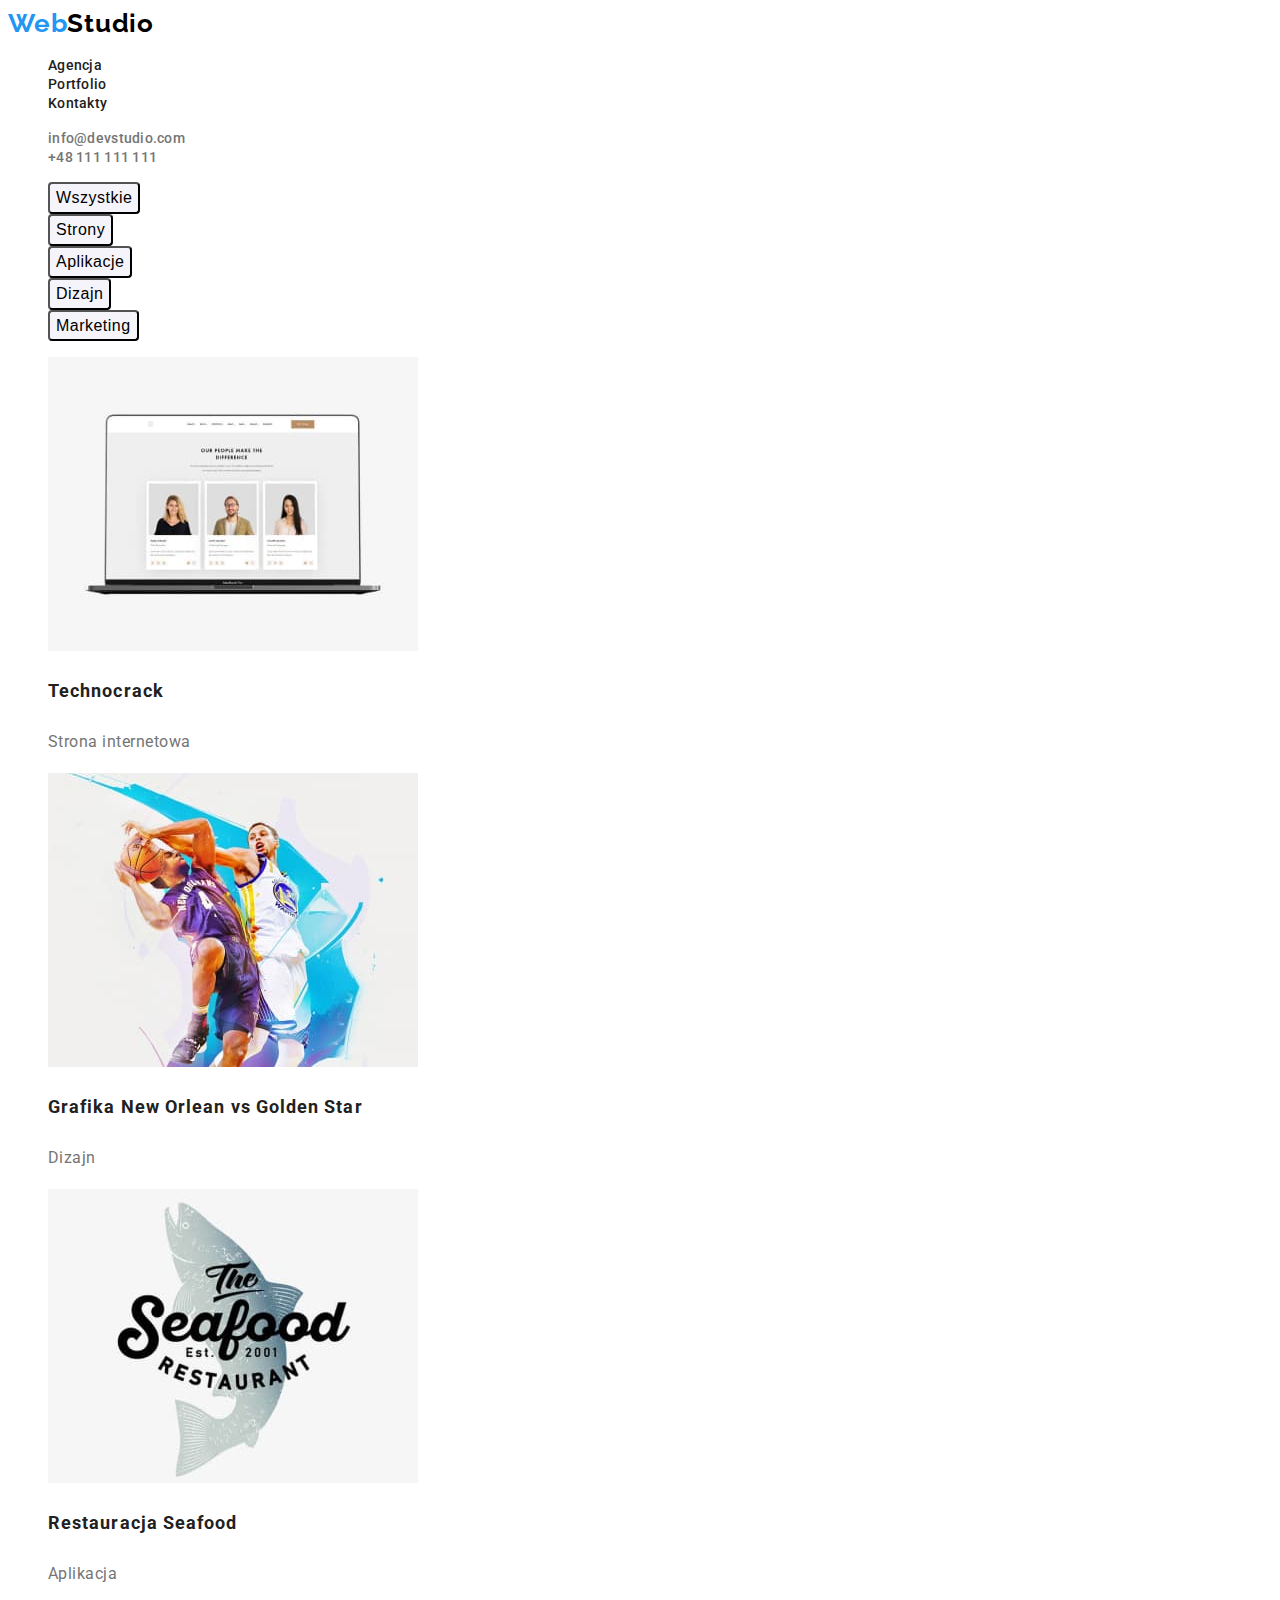
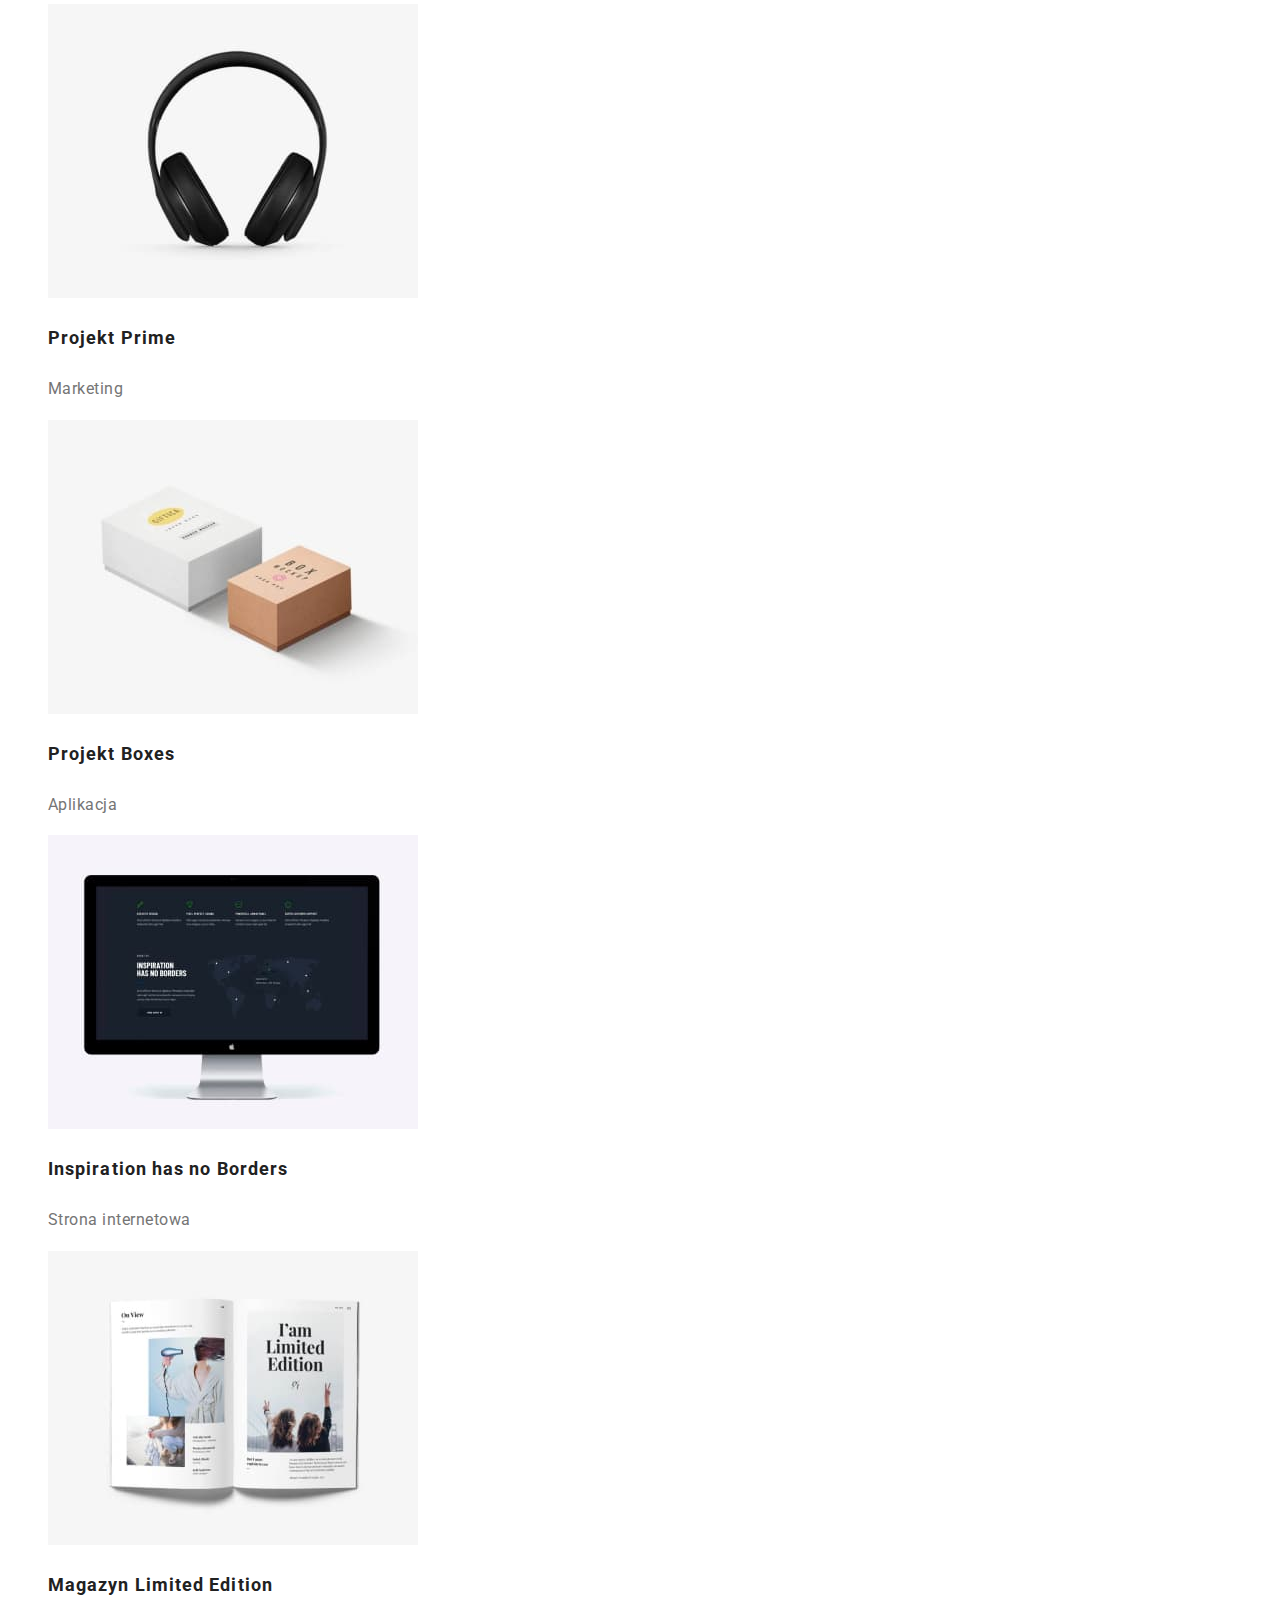
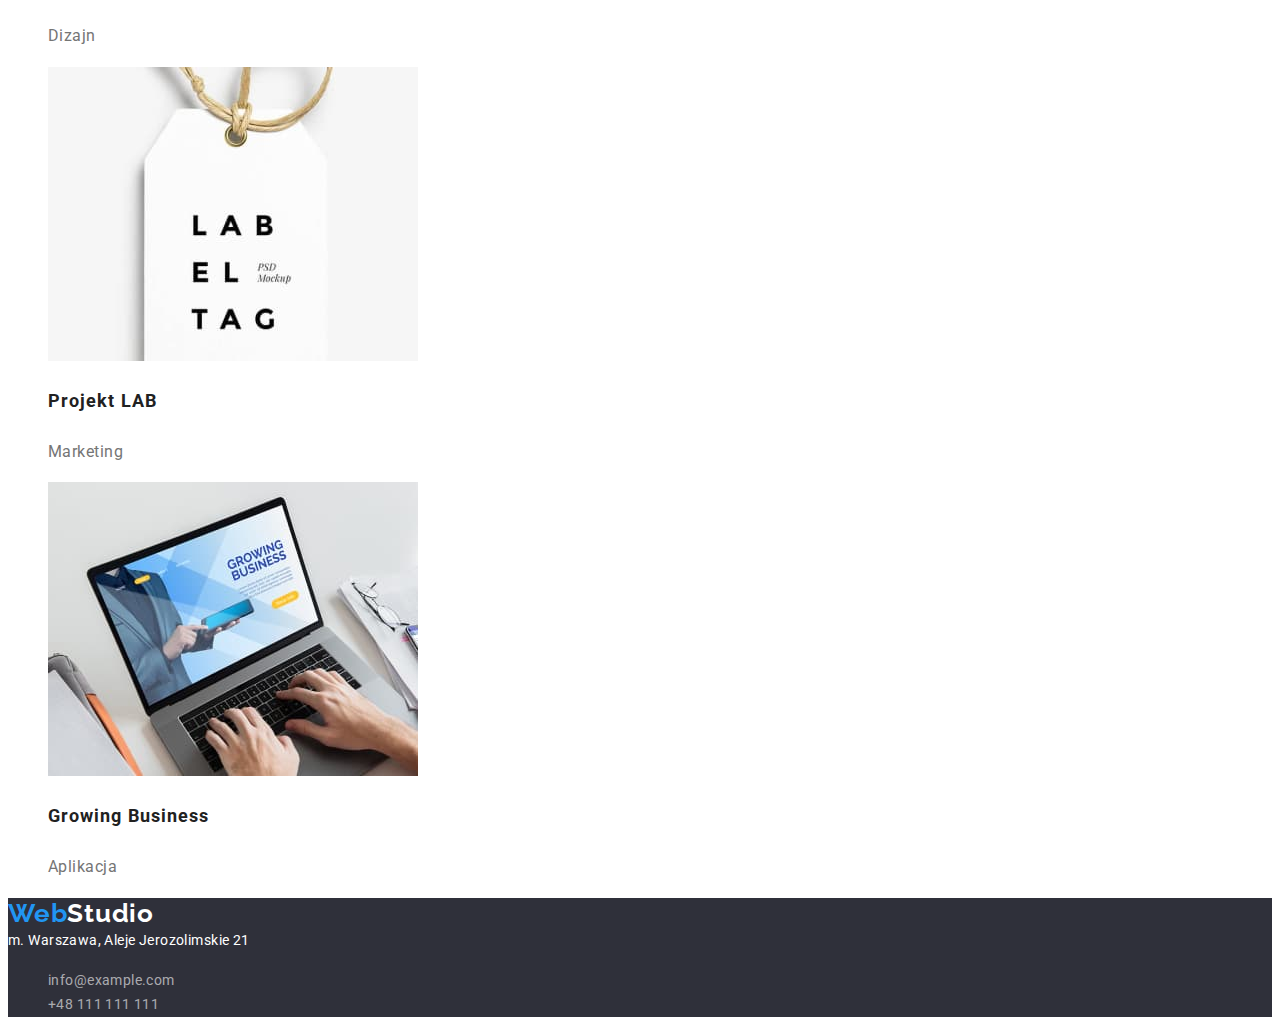
==== portfolio.html @ 62b050f0 "hw2" ====
<!DOCTYPE html>
<html lang="en">
<head>
    <meta charset="UTF-8">
    <meta http-equiv="X-UA-Compatible" content="IE=edge">
    <meta name="viewport" content="width=device-width, initial-scale=1.0">
    <title>Portfolio</title>
    <link rel="preconnect" href="https://fonts.googleapis.com">
    <link rel="preconnect" href="https://fonts.gstatic.com" crossorigin>
    <link href="https://fonts.googleapis.com/css2?family=Raleway:wght@700&family=Roboto:wght@400;500;700;900&display=swap" rel="stylesheet">
    <link rel="stylesheet" href="./css/style.css">
</head>
<body>
    <header>
        <a class="link" href="./index.html"><span class="logo">Web</span><span class="logo studio">Studio</span></a>
        <nav>
            <ul>
                <li><a class="menu-header link" href="./index.html">Agencja</a></li>
                <li><a class="menu-header link" href="./portfolio.html">Portfolio</a></li>
                <li><a class="menu-header link" href="#">Kontakty</a></li>
            </ul>
        </nav>
            <ul>
                <li><a class="menu-link link" href="mailto:info@devstudio.com">info@devstudio.com</a></li>
                <li><a class="menu-link link" href="tel:+48111111111">+48 111 111 111</a></li>
            </ul>
    </header>
    <main>
        <section>
        <nav>
            <ul>
                <li><button class="menu-btn" type="button">Wszystkie</button></li>
                <li><button class="menu-btn" type="button">Strony</button></li>
                <li><button class="menu-btn" type="button">Aplikacje</button></li>
                <li><button class="menu-btn" type="button">Dizajn</button></li>
                <li><button class="menu-btn" type="button">Marketing</button></li>
            </ul>
        </nav>
        </section>
        <section>
            <ul>
                <li><img src="./images/portfolio/technocrack.jpg"
                         alt="technocrack"
                         width="370"
                         height="294">
                    <p class="project-title">Technocrack</p>
                    <p class="project-item">Strona internetowa</p>
                    </li>
                <li><img src="./images/portfolio/basketball.jpg"
                         alt="basketball"
                         width="370"
                         height="294">
                    <p class="project-title">Grafika New Orlean vs Golden Star</p>
                    <p class="project-item">Dizajn</p>
                    </li>
                <li><img src="./images/portfolio/seafood.jpg"
                         alt="seafood"
                         width="370"
                         height="294">
                    <p class="project-title">Restauracja Seafood</p>
                    <p class="project-item">Aplikacja</p>
                    </li>
                <li><img src="./images/portfolio/prime.jpg"
                         alt="prime"
                         width="370"
                         height="294">
                    <p class="project-title">Projekt Prime</p>
                    <p class="project-item">Marketing</p>
                    </li>
                <li><img src="./images/portfolio/boxes.jpg"
                         alt="boxes"
                         width="370"
                         height="294">
                    <p class="project-title">Projekt Boxes</p>
                    <p class="project-item">Aplikacja</p>
                    </li>
                <li><img src="images/portfolio/no-borders.jpg"
                         alt="no-borders"
                         width="370"
                         height="294">
                    <p class="project-title">Inspiration has no Borders</p>
                    <p class="project-item">Strona internetowa</p>
                    </li>
                <li><img src="./images/portfolio/limited-edition.jpg"
                         alt="limited-edition"
                         width="370"
                         height="294">
                    <p class="project-title">Magazyn Limited Edition</p>
                    <p class="project-item">Dizajn</p>
                    </li>
                <li><img src="./images/portfolio/project-lab.jpg"
                         alt="project-lab"
                         width="370"
                         height="294">
                    <p class="project-title">Projekt LAB</p>
                    <p class="project-item">Marketing</p>
                    </li>
                <li><img src="./images/portfolio/growing-business.jpg"
                         alt="growing-business"
                         width="370"
                         height="294">
                    <p class="project-title">Growing Business</p>
                    <p class="project-item">Aplikacja</p>
                    </li> 
            </ul>
        </section>
        </main>
        <footer class="footer">
            <a class="link" href="#"><span class="logo">Web</span><span class="logo sf">Studio</span></a>
            <address class="address">m. Warszawa, Aleje Jerozolimskie 21</address>
            <ul>
                <li><a class="fot-link link" href="mailto:info@example.com">info@example.com</a></li>
                <li><a class="fot-link link" href="tel:+48111111111">+48 111 111 111</a></li>
            </ul>
        </footer>
</body>
</html>
---- css/style.css ----
:root {
    --primary-text-color: #212121;
    --main-background: #E5E5E5;
    --accent-color: #2196F3;
    --studio: #000000;
    --second-background: #2F303A;
    --secondary-text-color: #757575;
    --white-text-color: #FFFFFF;
    --main-banner: #2F303A;
    --btn: #F5F4FA;
}

body {
    font-family: 'Roboto', sans-serif;
    color: var(--primary-text-color);
}

ul {
    list-style: none;
}

/* LOGO */

.logo {
    color:var(--accent-color);
    font-family: 'Raleway', sans-serif;
    font-style: normal;
    font-weight: 700;
    font-size: 26px;
    line-height: 1.19;
    letter-spacing: 0.03em;
    
}

.studio {
    color:var(--studio);
}

/* EN OF LOGO */


/* HEADER */
.menu {
    list-style: none;
}
.menu-header {
    color: var(--primary-text-color);
    /* font-style: normal; */
    font-weight: 500;
    font-size: 14px;
    line-height: 1.14;
    letter-spacing: 0.02em;
    list-style: none;
}

.menu-header:hover,
.menu-header:focus {
    color: var(--accent-color);
}

.link {
    text-decoration: none;
}

.menu-link {
    color: var(--secondary-text-color);
    /* font-style: normal; */
    font-weight: 500;
    font-size: 14px;
    line-height: 1.14;
    letter-spacing: 0.02em;
}

.menu-link:focus,
.menu-link:hover {
    color:var(--accent-color);
}

/* END OF HEADER */



/* MAIN */

.first-section {
    background-color: var(--main-banner);
}

.main-banner {
    /* font-style: normal; */
    font-weight: 900;
    font-size: 44px;
    line-height: 1.36;
    text-align: center;
    letter-spacing: 0.06em;
    text-transform: uppercase;
    color: var(--white-text-color);
}

.btn {
    background: var(--accent-color);
    border-radius: 4px;
    border: none;
    /* font-style: normal; */
    font-weight: 700;
    font-size: 16px;
    line-height: 1.87;
    text-align: center;
    letter-spacing: 0.06em;
    cursor: pointer;
    color:var(--white-text-color);
}

.text-title {
    font-weight: 700;
    font-size: 14px;
    line-height: 1.14;
    letter-spacing: 0.03em;
    text-transform: uppercase;
}

.text-item {
    font-weight:400;
    font-weight:14px;
    line-height: 1.71;
    letter-spacing: 0.03em;
    color: var(--secondary-text-color);
}

.section-title {
    font-weight: 700;
    font-size: 36px;
    line-height: 1.16;
    text-align: center;
}

.team-name {
    font-weight: 500;
    font-size: 16px;
    line-height: 1.18;
    letter-spacing: 0.03em;
}

.team-prof {
    font-weight: 400;
    font-size: 16px;
    line-height: 1.18;
    letter-spacing: 0.03em;
    color: var(--secondary-text-color);
}

/* END OF MAIN */

/* FOOTER */

.footer {
    background-color: var(--main-banner);
}

.sf {
    color:var(--white-text-color);
}

.address {
    font-style: normal;
    font-weight:400;
    font-size:14px;
    line-height: 1.71;
    letter-spacing: 0.03em;
    color: var(--white-text-color);
}

.fot-link {
    font-weight: 400;
    font-size: 14px;
    line-height: 1.71;
    letter-spacing: 0.03em;
    color: rgba(255, 255, 255, 0.6);
}

/* END OF FOOTER */


/* PORTFOLIO */


.menu-btn {
    background: var(--btn);
    border-radius: 4px;
    font-weight: 500;
    font-size:16px;
    line-height: 1.62;
    text-align:center;
    letter-spacing: 0.03em;
    cursor: pointer;
}

.menu-btn:hover,
.menu-btn:focus {
    background-color: var(--accent-color);
    color: var(--white-text-color);
}

.project-title {
    font-weight: 700;
    font-size: 18px;
    line-height: 2;
    letter-spacing: 0.06em;
    color: var(--primary-text-color);
}

.project-item {
    font-weight: 400;
    font-size: 16px;
    line-height: 1.85;
    letter-spacing: 0.03em;
    color: var(--secondary-text-color);
}
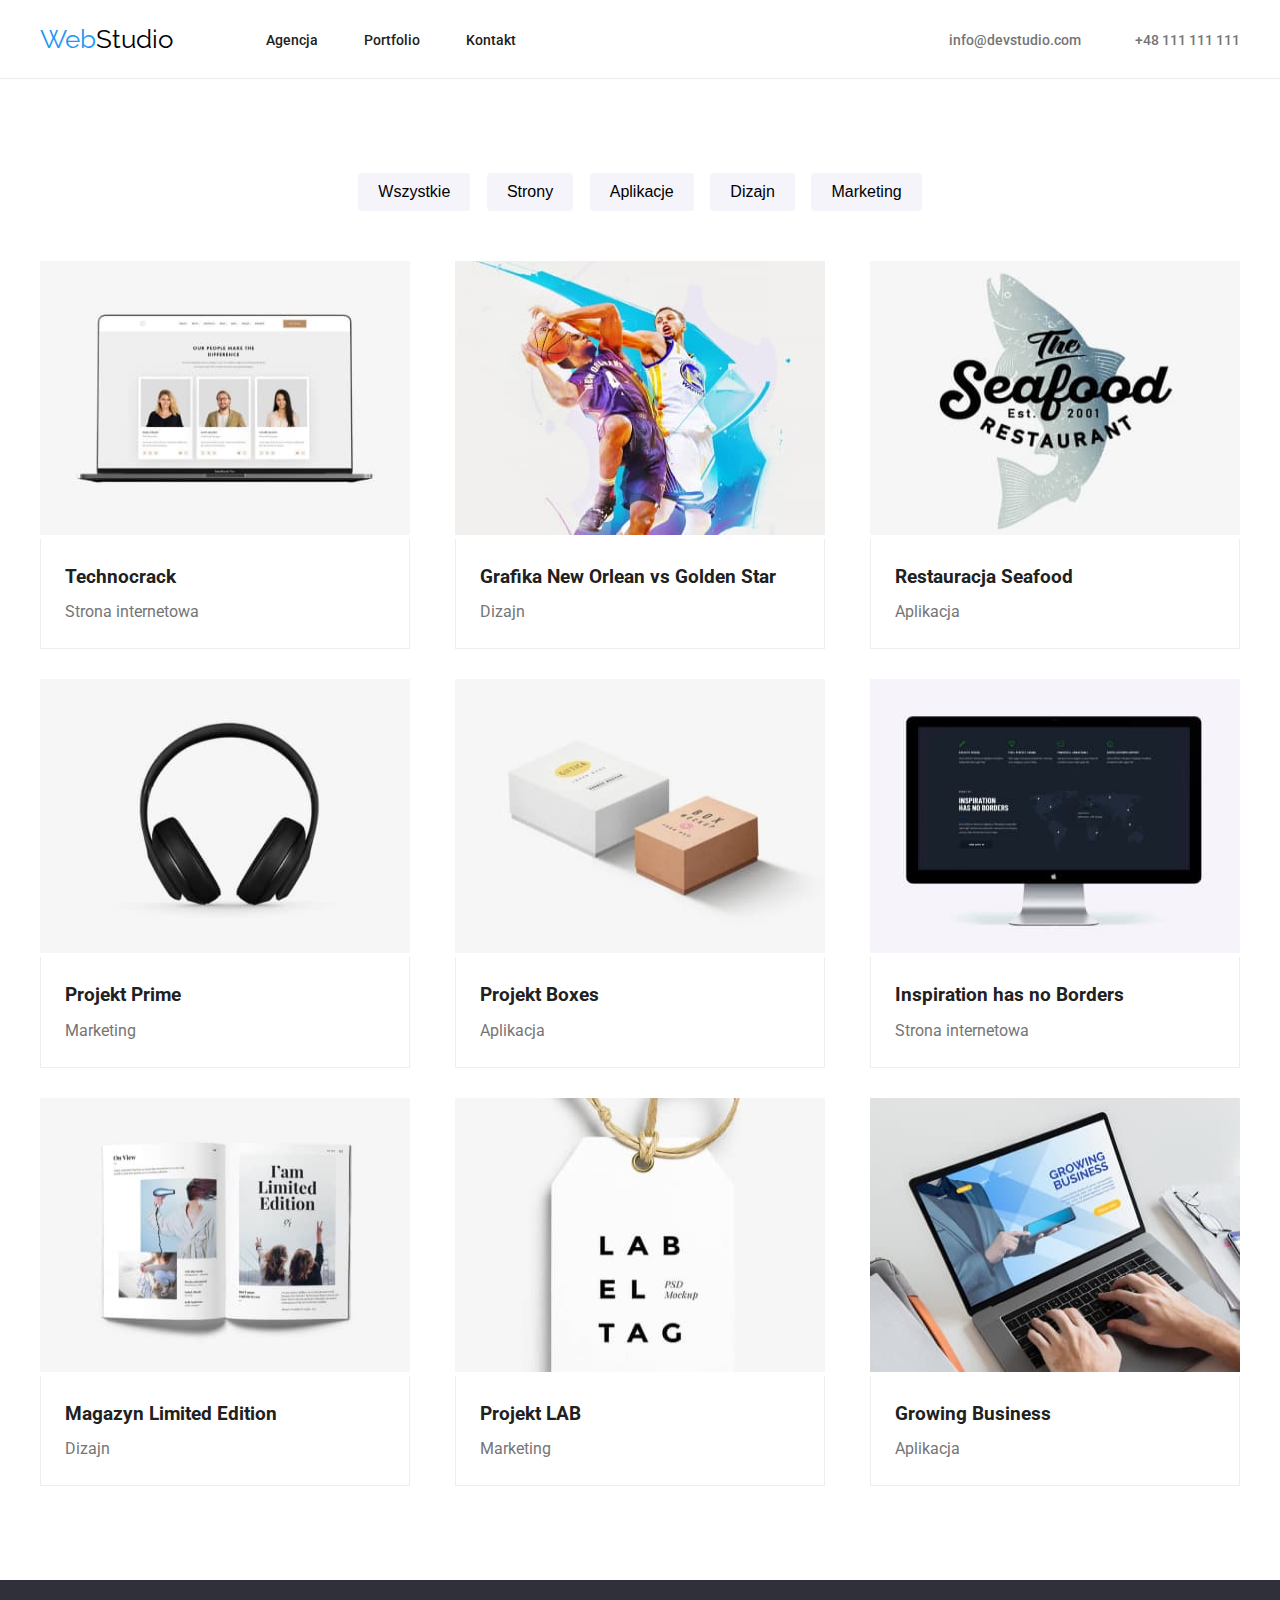
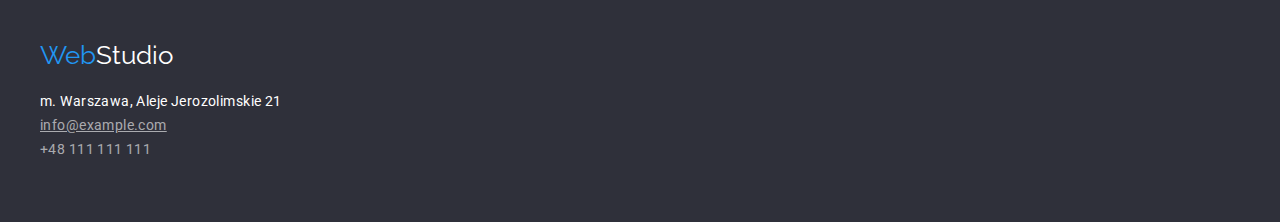
==== commit 942c7935: "hw-03" ====
--- a/portfolio.html
+++ b/portfolio.html
@@ -1,117 +1,196 @@
 <!DOCTYPE html>
-<html lang="en">
-<head>
-    <meta charset="UTF-8">
-    <meta http-equiv="X-UA-Compatible" content="IE=edge">
-    <meta name="viewport" content="width=device-width, initial-scale=1.0">
+<html lang="pl">
+  <head>
+    <meta charset="UTF-8" />
+    <meta http-equiv="X-UA-Compatible" content="IE=edge" />
+    <meta name="viewport" content="width=device-width, initial-scale=1.0" />
+    <link
+      rel="stylesheet"
+      href="https://cdnjs.cloudflare.com/ajax/libs/modern-normalize/1.1.0/modern-normalize.min.css"
+      integrity="sha512-wpPYUAdjBVSE4KJnH1VR1HeZfpl1ub8YT/NKx4PuQ5NmX2tKuGu6U/JRp5y+Y8XG2tV+wKQpNHVUX03MfMFn9Q=="
+      crossorigin="anonymous"
+      referrerpolicy="no-referrer"
+    />
+    <link href="./css/style.css" rel="stylesheet" />
+    <link rel="preconnect" href="https://fonts.googleapis.com" />
+    <link rel="preconnect" href="https://fonts.gstatic.com" crossorigin />
+    <link
+      href="https://fonts.googleapis.com/css2?family=Raleway:wght@700&family=Roboto:wght@400;500;700;900&display=swap"
+      rel="stylesheet"
+    />
     <title>Portfolio</title>
-    <link rel="preconnect" href="https://fonts.googleapis.com">
-    <link rel="preconnect" href="https://fonts.gstatic.com" crossorigin>
-    <link href="https://fonts.googleapis.com/css2?family=Raleway:wght@700&family=Roboto:wght@400;500;700;900&display=swap" rel="stylesheet">
-    <link rel="stylesheet" href="./css/style.css">
-</head>
-<body>
-    <header>
-        <a class="link" href="./index.html"><span class="logo">Web</span><span class="logo studio">Studio</span></a>
-        <nav>
-            <ul>
-                <li><a class="menu-header link" href="./index.html">Agencja</a></li>
-                <li><a class="menu-header link" href="./portfolio.html">Portfolio</a></li>
-                <li><a class="menu-header link" href="#">Kontakty</a></li>
-            </ul>
+  </head>
+  <body>
+    <header class="header-line">
+      <div class="header container">
+        <nav class="navigation">
+          <a class="logo" href="index.html" title="Strona główna"
+            ><span class="brand-color-blue">Web</span>Studio</a
+          >
+          <ul class="menu-list list">
+            <li class="menu-item">
+              <a class="menu-link" href="index.html">Agencja</a>
+            </li>
+            <li class="menu-item">
+              <a class="menu-link" href="portfolio.html">Portfolio</a>
+            </li>
+            <li class="menu-item"><a class="menu-link" href="#">Kontakt</a></li>
+          </ul>
         </nav>
-            <ul>
-                <li><a class="menu-link link" href="mailto:info@devstudio.com">info@devstudio.com</a></li>
-                <li><a class="menu-link link" href="tel:+48111111111">+48 111 111 111</a></li>
-            </ul>
+        <ul class="contact-list">
+          <li class="contact-item">
+            <a href="mailto:info@devstudio.com" class="contact-link">info@devstudio.com</a>
+          </li>
+          <li class="contact-item">
+            <a href="tel:+48111111111" class="contact-link">+48 111 111 111</a>
+          </li>
+        </ul>
+      </div>
     </header>
-    <main>
-        <section>
-        <nav>
-            <ul>
-                <li><button class="menu-btn" type="button">Wszystkie</button></li>
-                <li><button class="menu-btn" type="button">Strony</button></li>
-                <li><button class="menu-btn" type="button">Aplikacje</button></li>
-                <li><button class="menu-btn" type="button">Dizajn</button></li>
-                <li><button class="menu-btn" type="button">Marketing</button></li>
-            </ul>
-        </nav>
-        </section>
-        <section>
-            <ul>
-                <li><img src="./images/portfolio/technocrack.jpg"
-                         alt="technocrack"
-                         width="370"
-                         height="294">
-                    <p class="project-title">Technocrack</p>
-                    <p class="project-item">Strona internetowa</p>
-                    </li>
-                <li><img src="./images/portfolio/basketball.jpg"
-                         alt="basketball"
-                         width="370"
-                         height="294">
-                    <p class="project-title">Grafika New Orlean vs Golden Star</p>
-                    <p class="project-item">Dizajn</p>
-                    </li>
-                <li><img src="./images/portfolio/seafood.jpg"
-                         alt="seafood"
-                         width="370"
-                         height="294">
-                    <p class="project-title">Restauracja Seafood</p>
-                    <p class="project-item">Aplikacja</p>
-                    </li>
-                <li><img src="./images/portfolio/prime.jpg"
-                         alt="prime"
-                         width="370"
-                         height="294">
-                    <p class="project-title">Projekt Prime</p>
-                    <p class="project-item">Marketing</p>
-                    </li>
-                <li><img src="./images/portfolio/boxes.jpg"
-                         alt="boxes"
-                         width="370"
-                         height="294">
-                    <p class="project-title">Projekt Boxes</p>
-                    <p class="project-item">Aplikacja</p>
-                    </li>
-                <li><img src="images/portfolio/no-borders.jpg"
-                         alt="no-borders"
-                         width="370"
-                         height="294">
-                    <p class="project-title">Inspiration has no Borders</p>
-                    <p class="project-item">Strona internetowa</p>
-                    </li>
-                <li><img src="./images/portfolio/limited-edition.jpg"
-                         alt="limited-edition"
-                         width="370"
-                         height="294">
-                    <p class="project-title">Magazyn Limited Edition</p>
-                    <p class="project-item">Dizajn</p>
-                    </li>
-                <li><img src="./images/portfolio/project-lab.jpg"
-                         alt="project-lab"
-                         width="370"
-                         height="294">
-                    <p class="project-title">Projekt LAB</p>
-                    <p class="project-item">Marketing</p>
-                    </li>
-                <li><img src="./images/portfolio/growing-business.jpg"
-                         alt="growing-business"
-                         width="370"
-                         height="294">
-                    <p class="project-title">Growing Business</p>
-                    <p class="project-item">Aplikacja</p>
-                    </li> 
-            </ul>
-        </section>
-        </main>
-        <footer class="footer">
-            <a class="link" href="#"><span class="logo">Web</span><span class="logo sf">Studio</span></a>
-            <address class="address">m. Warszawa, Aleje Jerozolimskie 21</address>
-            <ul>
-                <li><a class="fot-link link" href="mailto:info@example.com">info@example.com</a></li>
-                <li><a class="fot-link link" href="tel:+48111111111">+48 111 111 111</a></li>
-            </ul>
-        </footer>
-</body>
+    <main class="container">
+      <!-- SUBMENU -->
+      <section class="submenu-list section">
+        <ul>
+          <li class="submenu-item">
+            <button type="button" class="btn">Wszystkie</button>
+          </li>
+          <li class="submenu-item">
+            <button type="button" class="btn">Strony</button>
+          </li>
+          <li class="submenu-item">
+            <button type="button" class="btn">Aplikacje</button>
+          </li>
+          <li class="submenu-item">
+            <button type="button" class="btn">Dizajn</button>
+          </li>
+          <li class="submenu-item">
+            <button type="button" class="btn">Marketing</button>
+          </li>
+        </ul>
+      </section>
+      <!-- SUBMENU -->
+      <!-- PROJECTS -->
+      <section class="projects">
+        <ul class="projects-list list">
+          <li class="projects-item">
+            <figure class="projects-photo">
+              <img src="./images/portfolio/technocrack.jpg" width="370" height="274" alt="Technocrack" />
+              <figcaption class="projects-description">
+                <h3>Technocrack</h3>
+                <p>Strona internetowa</p>
+              </figcaption>
+            </figure>
+          </li>
+          <li class="projects-item">
+            <figure class="projects-photo">
+              <img
+                src="./images/portfolio/basketball.jpg"
+                width="370"
+                height="274"
+                alt="Grafika New Orlean vs Golden Star"
+              />
+              <figcaption class="projects-description">
+                <h3>Grafika New Orlean vs Golden Star</h3>
+                <p>Dizajn</p>
+              </figcaption>
+            </figure>
+          </li>
+          <li class="projects-item">
+            <figure class="projects-photo">
+              <img src="./images/portfolio/seafood.jpg" width="370" height="274" alt="Restauracja Seafood" />
+              <figcaption class="projects-description">
+                <h3>Restauracja Seafood</h3>
+                <p>Aplikacja</p>
+              </figcaption>
+            </figure>
+          </li>
+          <li class="projects-item">
+            <figure class="projects-photo">
+              <img src="./images/portfolio/prime.jpg" width="370" height="274" alt="Projekt Prime" />
+              <figcaption class="projects-description">
+                <h3>Projekt Prime</h3>
+                <p>Marketing</p>
+              </figcaption>
+            </figure>
+          </li>
+          <li class="projects-item">
+            <figure class="projects-photo">
+              <img src="./images/portfolio/boxes.jpg" width="370" height="274" alt="Projekt Boxes" />
+              <figcaption class="projects-description">
+                <h3>Projekt Boxes</h3>
+                <p>Aplikacja</p>
+              </figcaption>
+            </figure>
+          </li>
+          <li class="projects-item">
+            <figure class="projects-photo">
+              <img
+                src="./images/portfolio/no-borders.jpg"
+                width="370"
+                height="274"
+                alt="Inspiration has no Borders"
+              />
+              <figcaption class="projects-description">
+                <h3>Inspiration has no Borders</h3>
+                <p>Strona internetowa</p>
+              </figcaption>
+            </figure>
+          </li>
+          <li class="projects-item">
+            <figure class="projects-photo">
+              <img
+                src="./images/portfolio/limited-edition.jpg"
+                width="370"
+                height="274"
+                alt="Magazyn Limited Edition"
+              />
+              <figcaption class="projects-description">
+                <h3>Magazyn Limited Edition</h3>
+                <p>Dizajn</p>
+              </figcaption>
+            </figure>
+          </li>
+          <li class="projects-item">
+            <figure class="projects-photo">
+              <img src="./images/portfolio/project-lab.jpg" width="370" height="274" alt="Projekt LAB" />
+              <figcaption class="projects-description">
+                <h3>Projekt LAB</h3>
+                <p>Marketing</p>
+              </figcaption>
+            </figure>
+          </li>
+          <li class="projects-item">
+            <figure class="projects-photo">
+              <img src="./images/portfolio/growing-business.jpg" width="370" height="274" alt="Growing Business" />
+              <figcaption class="projects-description">
+                <h3>Growing Business</h3>
+                <p>Aplikacja</p>
+              </figcaption>
+            </figure>
+          </li>
+        </ul>
+      </section>
+      <!-- PROJECTS -->
+    </main>
+    <footer class="footer">
+      <div class="container">
+        <a class="logo nofloat" href="index.html" title="Strona główna"
+          ><span class="brand-color-blue">Web</span>Studio</a
+        >
+        <address>
+          <ul class="address-list list">
+            <li class="address-item">m. Warszawa, Aleje Jerozolimskie 21</li>
+            <li class="address-item">
+              <a href="mailto:info@example.com" class="address-link"
+                ><span>info@example.com</span></a
+              >
+            </li>
+            <li class="address-item">
+              <a href="tel:+48111111111" class="address-link">+48 111 111 111</a>
+            </li>
+          </ul>
+        </address>
+      </div>
+    </footer>
+  </body>
 </html>--- a/css/style.css
+++ b/css/style.css
@@ -1,218 +1,369 @@
+/* BRAND COLORS */
+
 :root {
-    --primary-text-color: #212121;
-    --main-background: #E5E5E5;
-    --accent-color: #2196F3;
-    --studio: #000000;
-    --second-background: #2F303A;
-    --secondary-text-color: #757575;
-    --white-text-color: #FFFFFF;
-    --main-banner: #2F303A;
-    --btn: #F5F4FA;
-}
-
-body {
+    --brand-color-black: #212121;
+    --brand-color-grey: #757575;
+    --brand-color-white: #fff;
+    --brand-color-blue: #2196f3;
+    --brand-background-dark: #2f303a;
+  }
+  
+  /* GLOBAL STYLES */
+  
+  * {
+    margin: 0;
+    padding: 0;
+  }
+  
+  body {
+    background-color: var(--brand-color-white);
     font-family: 'Roboto', sans-serif;
-    color: var(--primary-text-color);
-}
-
-ul {
-    list-style: none;
-}
-
-/* LOGO */
-
-.logo {
-    color:var(--accent-color);
+    color: var(--brand-color-black);
+  }
+  
+  .container {
+    width: 100%;
+    max-width: 1200px;
+    margin: auto;
+    padding: 0 15px;
+  }
+  
+  .header {
+    padding-top: 24px;
+    padding-bottom: 24px;
+    display: flex;
+    justify-content: space-between;
+    align-items: center;
+  }
+  
+  .header-line {
+    border-bottom: #ececec solid 1px;
+  }
+  
+  .navigation {
+    display: flex;
+  }
+  
+  .footer {
+    padding-top: 60px;
+    padding-bottom: 60px;
+    background-color: var(--brand-background-dark);
+  }
+  
+  .section {
+    padding-bottom: 94px;
+  }
+  
+  .list {
+    list-style-type: none;
+  }
+  
+  .studio-head {
+    font-size: 36px;
+    margin: 0;
+    margin-bottom: 50px;
+    padding: 0;
+  }
+  
+  /* LOGO */
+  
+  .logo {
     font-family: 'Raleway', sans-serif;
+    font-size: 26px;
+    color: #000;
+    text-decoration: none;
+    margin-right: 93px;
+  }
+  
+  .brand-color-blue {
+    color: var(--brand-color-blue);
+  }
+  
+  /* NAVIGATION */
+  
+  .menu-list {
+    display: flex;
+    align-items: center;
+    flex-wrap: wrap;
+  }
+  
+  .menu-item {
+    margin-right: 46px;
+    display: inline;
+  }
+  
+  .menu-item:last-child {
+    margin-right: 0;
+  }
+  
+  .menu-link {
+    text-decoration: none;
+  
+    font-size: 14px;
+    font-weight: 500;
+    color: var(--brand-color-black);
+  }
+  
+  .menu-link:hover,
+  .menu-link:focus,
+  .menu-link:active {
+    color: var(--brand-color-blue);
+  }
+  
+  /* CONTACT */
+  
+  .contact-item {
+    display: inline;
+    margin-right: 50px;
+  }
+  
+  .contact-item:last-child {
+    margin-right: 0;
+  }
+  
+  .contact-link {
+    color: var(--brand-color-grey);
+    text-decoration: none;
+    font-size: 14px;
+    font-weight: 500;
+  }
+  
+  .contact-link:hover,
+  .contact-link:focus,
+  .contact-link:active {
+    color: var(--brand-color-blue);
+  }
+  
+  /* HERO */
+  
+  .hero {
+    background-color: var(--brand-background-dark);
+    padding-top: 200px;
+    padding-bottom: 200px;
+    display: flex;
+    justify-content: center;
+    align-items: center;
+  }
+  
+  .hero-content {
+    text-align: center;
+    width: 700px;
+  }
+  
+  .hero-title {
+    color: var(--brand-color-white);
+    text-transform: uppercase;
+    font-size: 44px;
+    font-weight: 900;
+    line-height: 1.4em;
+    letter-spacing: 0.06em;
+    margin-bottom: 30px;
+  }
+  
+  .hero-btn {
+    color: var(--brand-color-white);
+    background-color: var(--brand-color-blue);
+    border: none;
+    border-radius: 4px;
+    font-size: 16px;
+    font-weight: 700;
+    line-height: 1.9em;
+    width: 200px;
+    min-height: 50px;
+    cursor: pointer;
+    box-shadow: 0px 4px 4px rgba(0, 0, 0, 0.15);
+    border-radius: 4px;
+  }
+  
+  .hero-btn:hover,
+  .hero-btn:focus,
+  .hero-btn:active {
+    background-color: var(--brand-color-white);
+    color: var(--brand-color-blue);
+  }
+  
+  /* ADVANTAGES */
+  
+  .advantages {
+    padding-top: 94px;
+    padding-bottom: 94px;
+  }
+  
+  .advantages-item {
+    max-width: 270px;
+    display: inline-block;
+    margin-right: 20px;
+  }
+  
+  .advantages-item:last-child {
+    margin-right: 0;
+  }
+  
+  .advantages-title {
+    font-size: 14px;
+    text-transform: uppercase;
+    margin-bottom: 10px;
+  }
+  
+  .advantages-text {
+    font-size: 14px;
+    line-height: 1.7em;
+    color: var(--brand-color-grey);
+  }
+  
+  /* OFFER */
+  
+  .offer {
+    text-align: center;
+  }
+  
+  .offer-item {
+    display: inline-block;
+    margin-right: 20px;
+  }
+  
+  .offer-item:last-child {
+    margin-right: 0;
+  }
+  
+  /* TEAM */
+  
+  .team {
+    text-align: center;
+    background-color: #f5f4fa;
+    padding-top: 94px;
+    padding-bottom: 94px;
+    margin-bottom: 0px;
+  }
+  
+  .team-item {
+    background-color: var(--brand-color-white);
+    box-shadow: 0px 1px 3px rgba(0, 0, 0, 0.12), 0px 1px 1px rgba(0, 0, 0, 0.14),
+      0px 2px 1px rgba(0, 0, 0, 0.2);
+    border-radius: 0px 0px 4px 4px;
+    max-width: 270px;
+    display: inline-block;
+    margin-right: 30px;
+  }
+  
+  .team-item:last-child {
+    margin-right: 0;
+  }
+  
+  .team-description-text {
+    color: var(--brand-color-grey);
+    margin-bottom: 30px;
+  }
+  
+  .team-photo {
+    margin-bottom: 30px;
+  }
+  
+  .team-description {
+    padding-top: 30px;
+  }
+  
+  .team-description h3 {
+    margin-bottom: 10px;
+  }
+  
+  /* SUBMENU */
+  
+  .submenu-list {
+    margin: auto;
+    width: 580px;
+    padding: 94px 0 50px 0;
+  }
+  
+  .submenu-list > ul {
+    display: flex;
+    justify-content: space-around;
+  }
+  
+  .submenu-item {
+    list-style-type: none;
+  }
+  
+  .btn {
+    background-color: #f5f4fa;
+    min-height: 38px;
+    padding: 0px 20px;
+    font-size: 16px;
+    font-weight: 500;
+    border: none;
+    border-radius: 4px;
+    cursor: pointer;
+  }
+  
+  .btn:hover,
+  .btn:focus,
+  .btn:active {
+    background-color: var(--brand-color-blue);
+    color: var(--brand-color-white);
+    box-shadow: 0px 3px 1px rgba(0, 0, 0, 0.1), 0px 1px 2px rgba(0, 0, 0, 0.08),
+      0px 2px 2px rgba(0, 0, 0, 0.12);
+    border-radius: 4px;
+  }
+  
+  /* PROJECTS */
+  
+  .projects-list {
+    padding-bottom: 94px;
+    display: flex;
+    flex-wrap: wrap;
+    justify-content: space-between;
+    row-gap: 30px;
+    column-gap: 20px;
+  }
+  
+  .projects-description {
+    border-left: 1px solid #eee;
+    border-right: 1px solid #eee;
+    border-bottom: 1px solid #eee;
+    padding: 20px 24px;
+  }
+  
+  .projects-description > h3 {
+    line-height: 2em;
+  }
+  
+  .projects-description > p {
+    color: var(--brand-color-grey);
+    line-height: 2em;
+  }
+  
+  /* FOOTER */
+  
+  .footer .logo {
+    font-family: 'Raleway', sans-serif;
+    font-size: 26px;
+    color: var(--brand-color-white);
+  }
+  
+  .address-list {
+    padding-left: 0px;
+    padding-top: 20px;
+  }
+  
+  .address-item {
+    color: var(--brand-color-white);
+    font-size: 14px;
     font-style: normal;
-    font-weight: 700;
-    font-size: 26px;
-    line-height: 1.19;
+    line-height: 1.7em;
     letter-spacing: 0.03em;
-    
-}
-
-.studio {
-    color:var(--studio);
-}
-
-/* EN OF LOGO */
-
-
-/* HEADER */
-.menu {
-    list-style: none;
-}
-.menu-header {
-    color: var(--primary-text-color);
-    /* font-style: normal; */
-    font-weight: 500;
-    font-size: 14px;
-    line-height: 1.14;
-    letter-spacing: 0.02em;
-    list-style: none;
-}
-
-.menu-header:hover,
-.menu-header:focus {
-    color: var(--accent-color);
-}
-
-.link {
+  }
+  
+  .address-link {
+    color: rgba(255, 255, 255, 0.6);
     text-decoration: none;
-}
-
-.menu-link {
-    color: var(--secondary-text-color);
-    /* font-style: normal; */
-    font-weight: 500;
-    font-size: 14px;
-    line-height: 1.14;
-    letter-spacing: 0.02em;
-}
-
-.menu-link:focus,
-.menu-link:hover {
-    color:var(--accent-color);
-}
-
-/* END OF HEADER */
-
-
-
-/* MAIN */
-
-.first-section {
-    background-color: var(--main-banner);
-}
-
-.main-banner {
-    /* font-style: normal; */
-    font-weight: 900;
-    font-size: 44px;
-    line-height: 1.36;
-    text-align: center;
-    letter-spacing: 0.06em;
-    text-transform: uppercase;
-    color: var(--white-text-color);
-}
-
-.btn {
-    background: var(--accent-color);
-    border-radius: 4px;
-    border: none;
-    /* font-style: normal; */
-    font-weight: 700;
-    font-size: 16px;
-    line-height: 1.87;
-    text-align: center;
-    letter-spacing: 0.06em;
-    cursor: pointer;
-    color:var(--white-text-color);
-}
-
-.text-title {
-    font-weight: 700;
-    font-size: 14px;
-    line-height: 1.14;
-    letter-spacing: 0.03em;
-    text-transform: uppercase;
-}
-
-.text-item {
-    font-weight:400;
-    font-weight:14px;
-    line-height: 1.71;
-    letter-spacing: 0.03em;
-    color: var(--secondary-text-color);
-}
-
-.section-title {
-    font-weight: 700;
-    font-size: 36px;
-    line-height: 1.16;
-    text-align: center;
-}
-
-.team-name {
-    font-weight: 500;
-    font-size: 16px;
-    line-height: 1.18;
-    letter-spacing: 0.03em;
-}
-
-.team-prof {
-    font-weight: 400;
-    font-size: 16px;
-    line-height: 1.18;
-    letter-spacing: 0.03em;
-    color: var(--secondary-text-color);
-}
-
-/* END OF MAIN */
-
-/* FOOTER */
-
-.footer {
-    background-color: var(--main-banner);
-}
-
-.sf {
-    color:var(--white-text-color);
-}
-
-.address {
-    font-style: normal;
-    font-weight:400;
-    font-size:14px;
-    line-height: 1.71;
-    letter-spacing: 0.03em;
-    color: var(--white-text-color);
-}
-
-.fot-link {
-    font-weight: 400;
-    font-size: 14px;
-    line-height: 1.71;
-    letter-spacing: 0.03em;
-    color: rgba(255, 255, 255, 0.6);
-}
-
-/* END OF FOOTER */
-
-
-/* PORTFOLIO */
-
-
-.menu-btn {
-    background: var(--btn);
-    border-radius: 4px;
-    font-weight: 500;
-    font-size:16px;
-    line-height: 1.62;
-    text-align:center;
-    letter-spacing: 0.03em;
-    cursor: pointer;
-}
-
-.menu-btn:hover,
-.menu-btn:focus {
-    background-color: var(--accent-color);
-    color: var(--white-text-color);
-}
-
-.project-title {
-    font-weight: 700;
-    font-size: 18px;
-    line-height: 2;
-    letter-spacing: 0.06em;
-    color: var(--primary-text-color);
-}
-
-.project-item {
-    font-weight: 400;
-    font-size: 16px;
-    line-height: 1.85;
-    letter-spacing: 0.03em;
-    color: var(--secondary-text-color);
-}
+  }
+  
+  .address-link:hover,
+  .address-link:focus,
+  .address-link:active {
+    color: var(--brand-color-white);
+  }
+  
+  .address-item span {
+    text-decoration: underline;
+  }